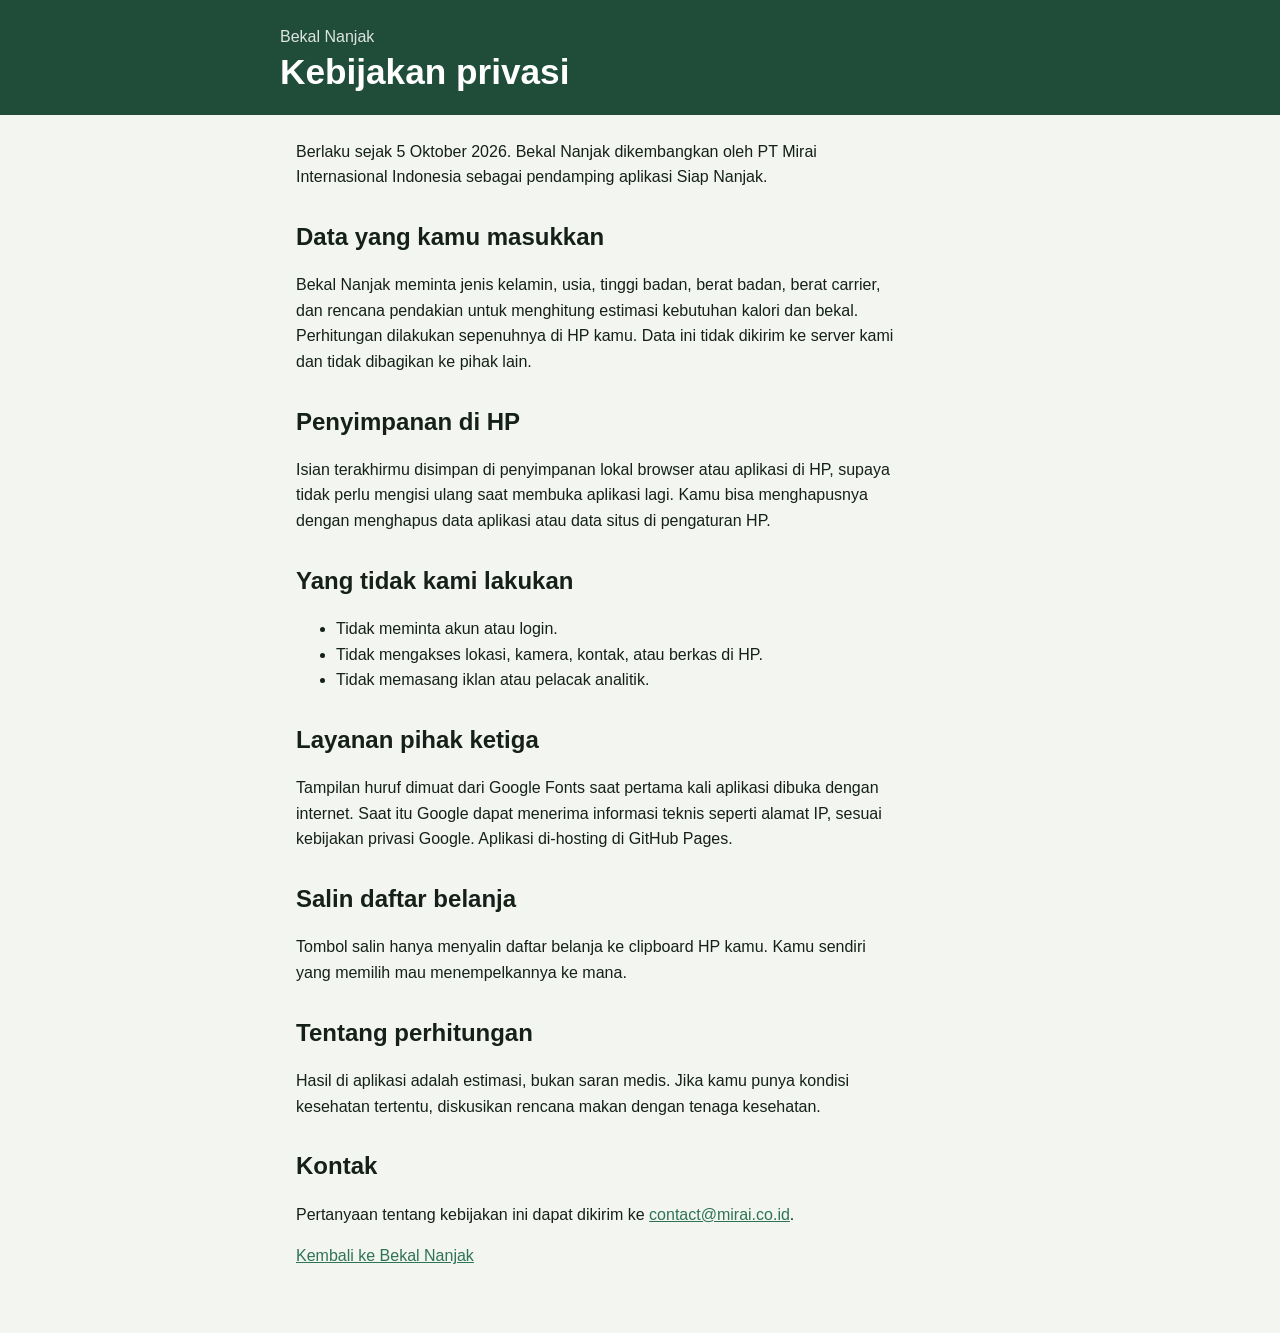
==== privacy.html @ d61ddb1f "Add files via upload" ====
<!DOCTYPE html>
<html lang="id">
<head>
<meta charset="utf-8">
<meta name="viewport" content="width=device-width, initial-scale=1, viewport-fit=cover">
<title>Kebijakan Privasi Bekal Nanjak</title>
<meta name="theme-color" content="#1F4D3A">
<link rel="icon" href="icons/icon-192.png" type="image/png">
<style>
:root{--bg:#F3F5F1;--surface:#FFFFFF;--ink:#15201A;--muted:#56655C;--line:#E2E8E1;--pine:#1F4D3A;--pine2:#2F7356;box-sizing:border-box;padding-top:env(safe-area-inset-top,0px);padding-bottom:env(safe-area-inset-bottom,0px)}
@media (prefers-color-scheme:dark){:root{--bg:#111814;--surface:#1B2520;--ink:#EAF0EB;--muted:#9FB0A5;--line:#2E3C34;--pine:#1B4533;--pine2:#6FD39B}}
*,*::before,*::after{box-sizing:inherit}
body{margin:0;background:var(--bg);color:var(--ink);font-family:Barlow,"Segoe UI",Roboto,sans-serif;line-height:1.6}
header{background:var(--pine);color:#fff;padding:24px 16px}
header div,main{max-width:720px;margin:0 auto}
h1{font-family:"Barlow Condensed","Arial Narrow",sans-serif;font-size:2.2rem;line-height:1.05;margin:0}
h2{font-family:"Barlow Condensed","Arial Narrow",sans-serif;font-size:1.5rem;margin:28px 0 6px}
main{padding:8px 16px 48px}
a{color:var(--pine2)}
p,li{max-width:68ch}
</style>
</head>
<body>
<header><div><p style="margin:0 0 4px;opacity:.85">Bekal Nanjak</p><h1>Kebijakan privasi</h1></div></header>
<main>
<p>Berlaku sejak 5 Oktober 2026. Bekal Nanjak dikembangkan oleh PT Mirai Internasional Indonesia sebagai pendamping aplikasi Siap Nanjak.</p>

<h2>Data yang kamu masukkan</h2>
<p>Bekal Nanjak meminta jenis kelamin, usia, tinggi badan, berat badan, berat carrier, dan rencana pendakian untuk menghitung estimasi kebutuhan kalori dan bekal. Perhitungan dilakukan sepenuhnya di HP kamu. Data ini tidak dikirim ke server kami dan tidak dibagikan ke pihak lain.</p>

<h2>Penyimpanan di HP</h2>
<p>Isian terakhirmu disimpan di penyimpanan lokal browser atau aplikasi di HP, supaya tidak perlu mengisi ulang saat membuka aplikasi lagi. Kamu bisa menghapusnya dengan menghapus data aplikasi atau data situs di pengaturan HP.</p>

<h2>Yang tidak kami lakukan</h2>
<ul>
<li>Tidak meminta akun atau login.</li>
<li>Tidak mengakses lokasi, kamera, kontak, atau berkas di HP.</li>
<li>Tidak memasang iklan atau pelacak analitik.</li>
</ul>

<h2>Layanan pihak ketiga</h2>
<p>Tampilan huruf dimuat dari Google Fonts saat pertama kali aplikasi dibuka dengan internet. Saat itu Google dapat menerima informasi teknis seperti alamat IP, sesuai kebijakan privasi Google. Aplikasi di-hosting di GitHub Pages.</p>

<h2>Salin daftar belanja</h2>
<p>Tombol salin hanya menyalin daftar belanja ke clipboard HP kamu. Kamu sendiri yang memilih mau menempelkannya ke mana.</p>

<h2>Tentang perhitungan</h2>
<p>Hasil di aplikasi adalah estimasi, bukan saran medis. Jika kamu punya kondisi kesehatan tertentu, diskusikan rencana makan dengan tenaga kesehatan.</p>

<h2>Kontak</h2>
<p>Pertanyaan tentang kebijakan ini dapat dikirim ke <a href="mailto:contact@mirai.co.id">contact@mirai.co.id</a>.</p>
<p><a href="./">Kembali ke Bekal Nanjak</a></p>
</main>
</body>
</html>
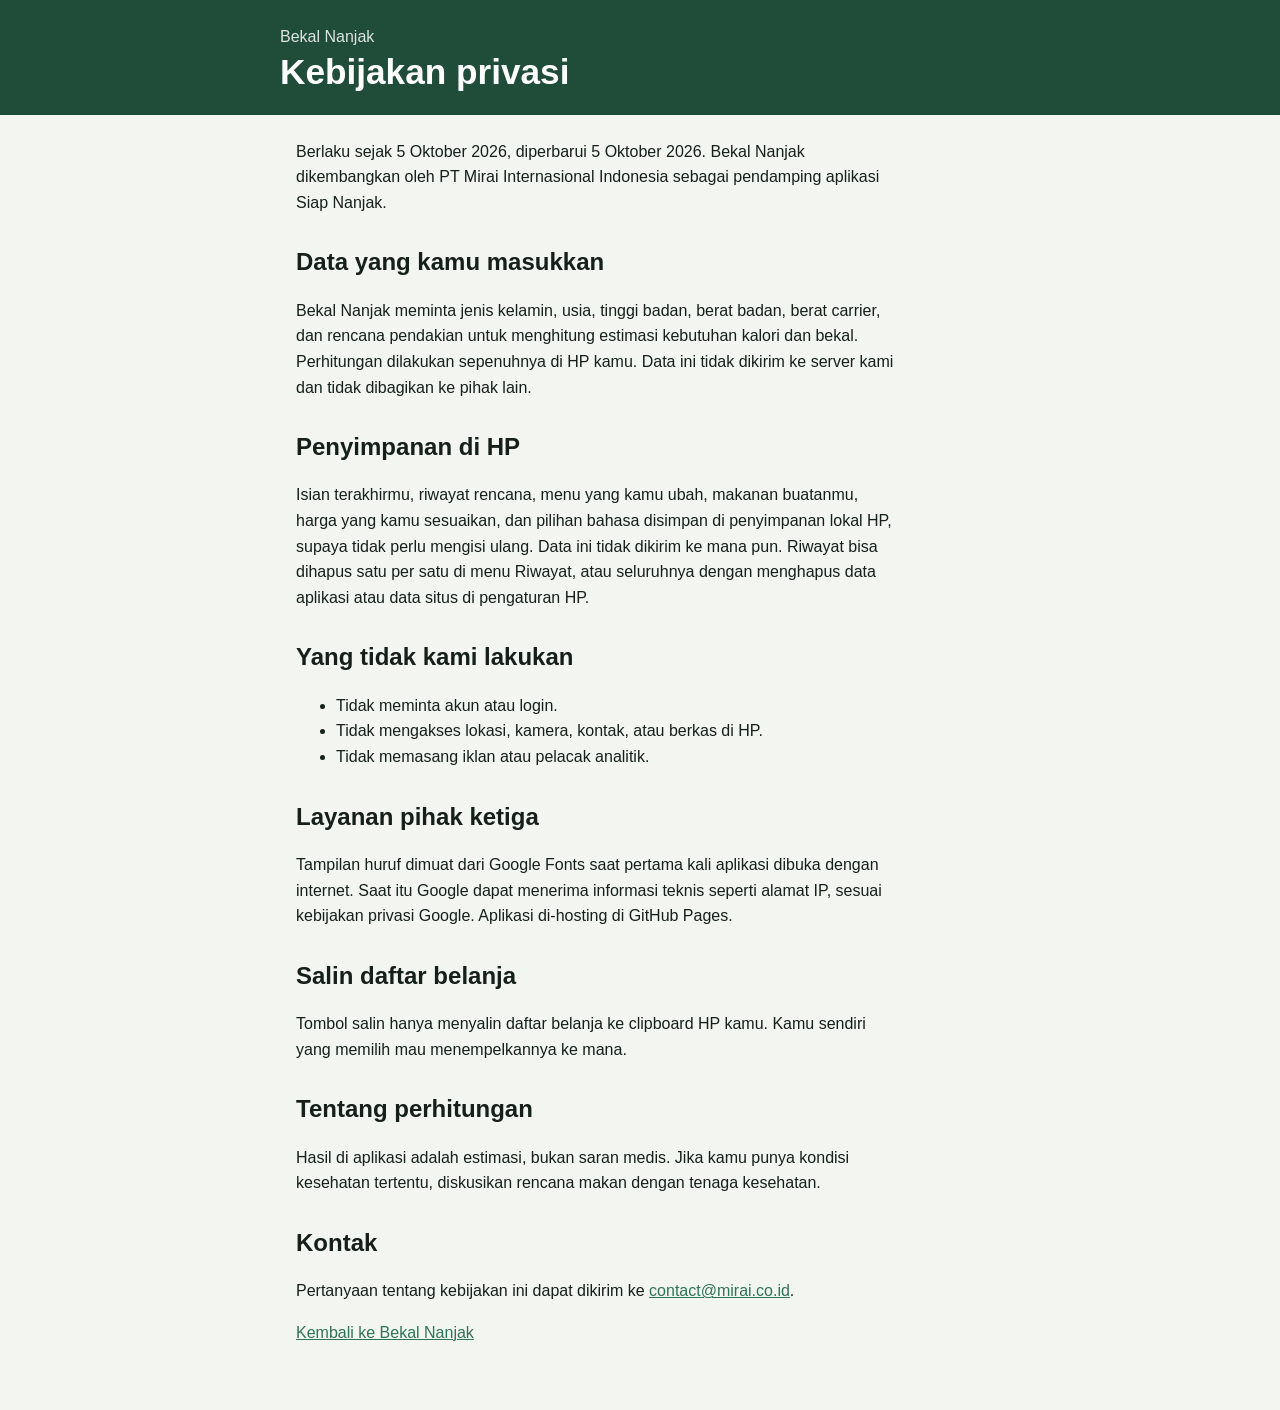
==== commit 3369ea99: "Add files via upload" ====
--- a/privacy.html
+++ b/privacy.html
@@ -23,13 +23,13 @@
 <body>
 <header><div><p style="margin:0 0 4px;opacity:.85">Bekal Nanjak</p><h1>Kebijakan privasi</h1></div></header>
 <main>
-<p>Berlaku sejak 5 Oktober 2026. Bekal Nanjak dikembangkan oleh PT Mirai Internasional Indonesia sebagai pendamping aplikasi Siap Nanjak.</p>
+<p>Berlaku sejak 5 Oktober 2026, diperbarui 5 Oktober 2026. Bekal Nanjak dikembangkan oleh PT Mirai Internasional Indonesia sebagai pendamping aplikasi Siap Nanjak.</p>
 
 <h2>Data yang kamu masukkan</h2>
 <p>Bekal Nanjak meminta jenis kelamin, usia, tinggi badan, berat badan, berat carrier, dan rencana pendakian untuk menghitung estimasi kebutuhan kalori dan bekal. Perhitungan dilakukan sepenuhnya di HP kamu. Data ini tidak dikirim ke server kami dan tidak dibagikan ke pihak lain.</p>
 
 <h2>Penyimpanan di HP</h2>
-<p>Isian terakhirmu disimpan di penyimpanan lokal browser atau aplikasi di HP, supaya tidak perlu mengisi ulang saat membuka aplikasi lagi. Kamu bisa menghapusnya dengan menghapus data aplikasi atau data situs di pengaturan HP.</p>
+<p>Isian terakhirmu, riwayat rencana, menu yang kamu ubah, makanan buatanmu, harga yang kamu sesuaikan, dan pilihan bahasa disimpan di penyimpanan lokal HP, supaya tidak perlu mengisi ulang. Data ini tidak dikirim ke mana pun. Riwayat bisa dihapus satu per satu di menu Riwayat, atau seluruhnya dengan menghapus data aplikasi atau data situs di pengaturan HP.</p>
 
 <h2>Yang tidak kami lakukan</h2>
 <ul>
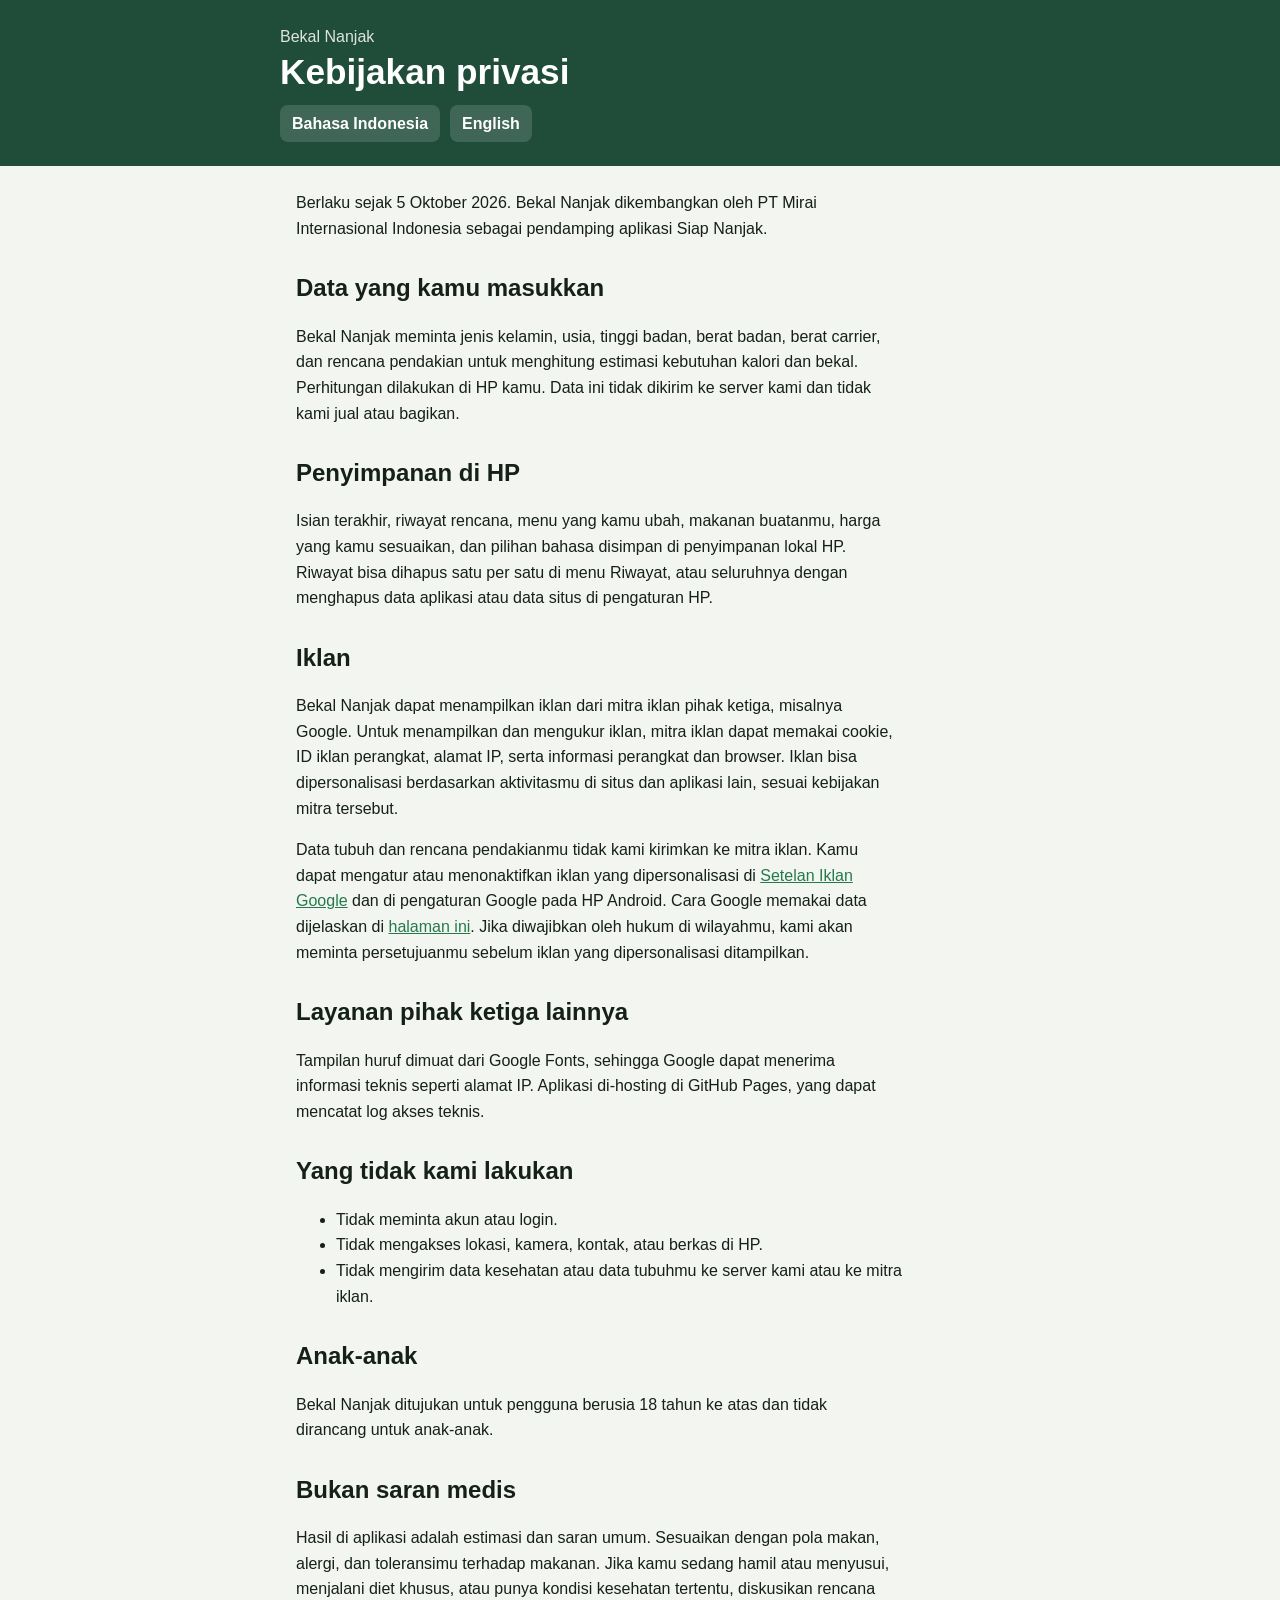
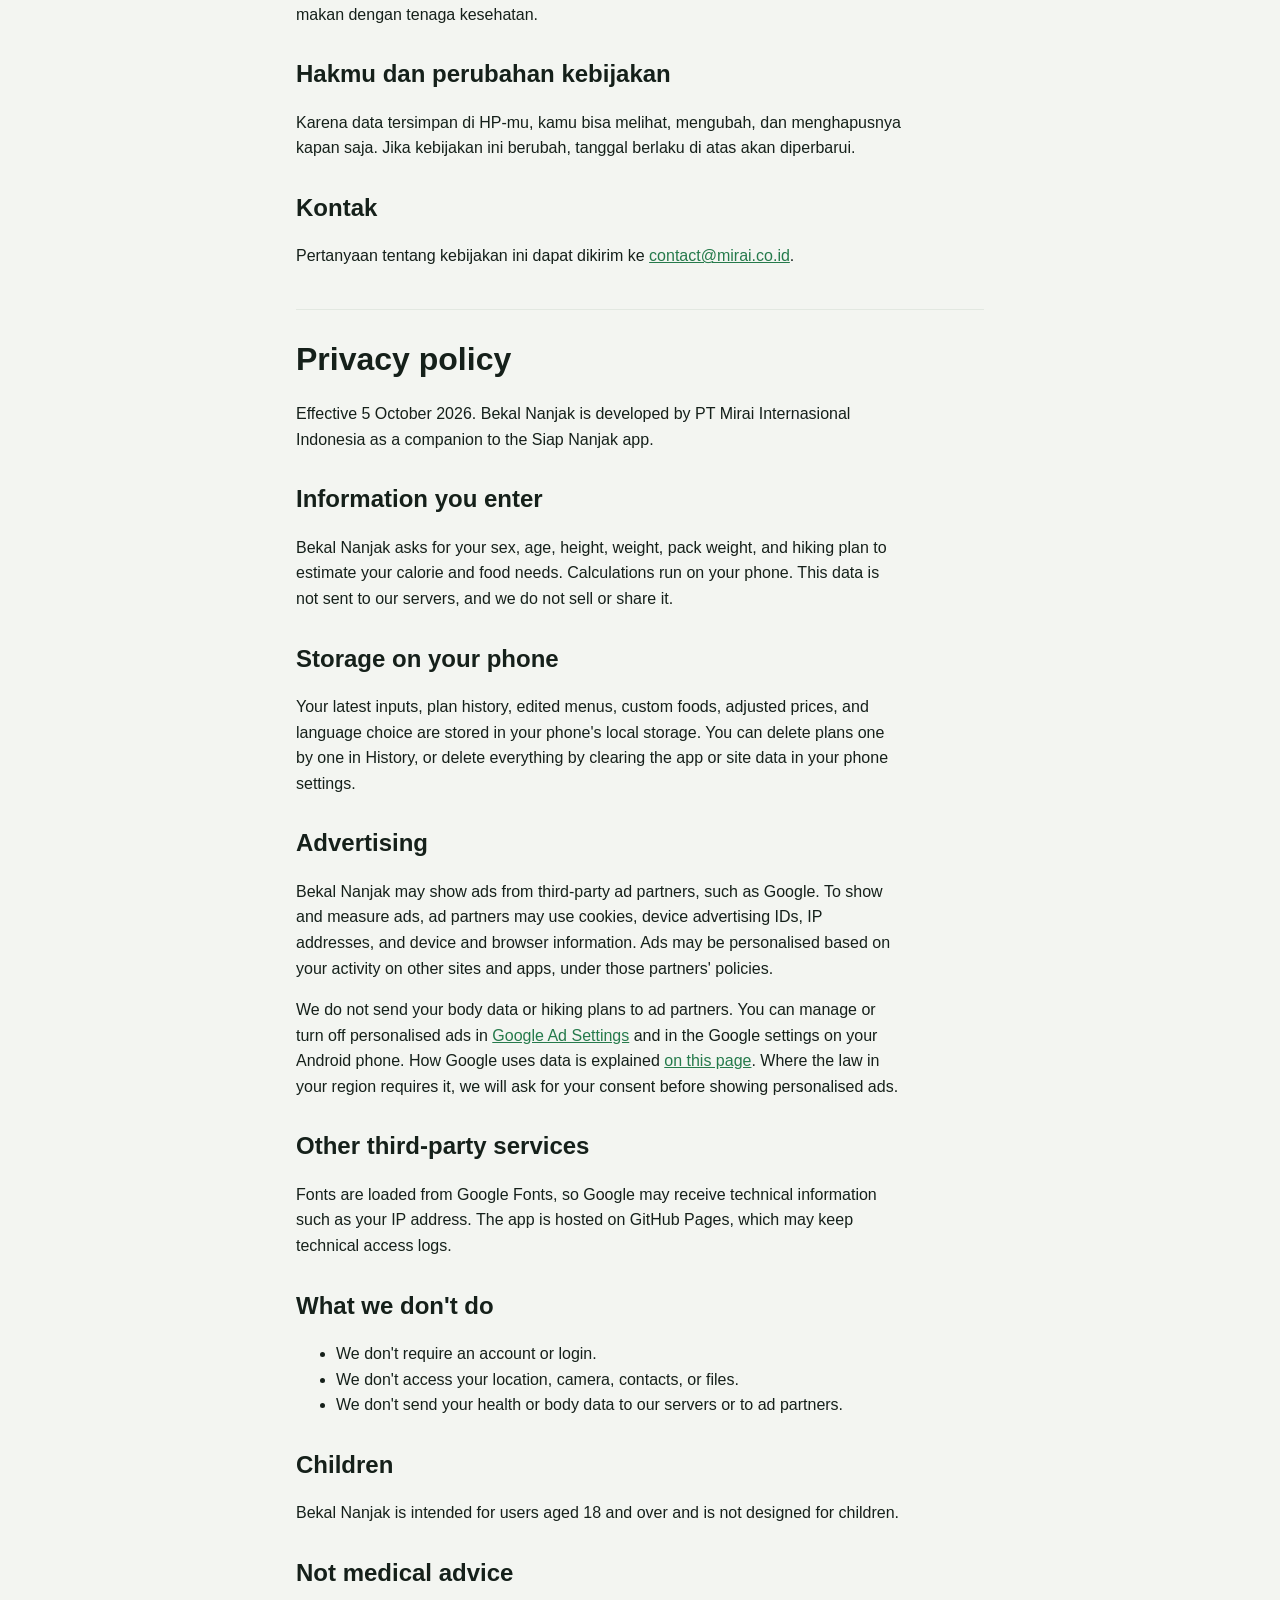
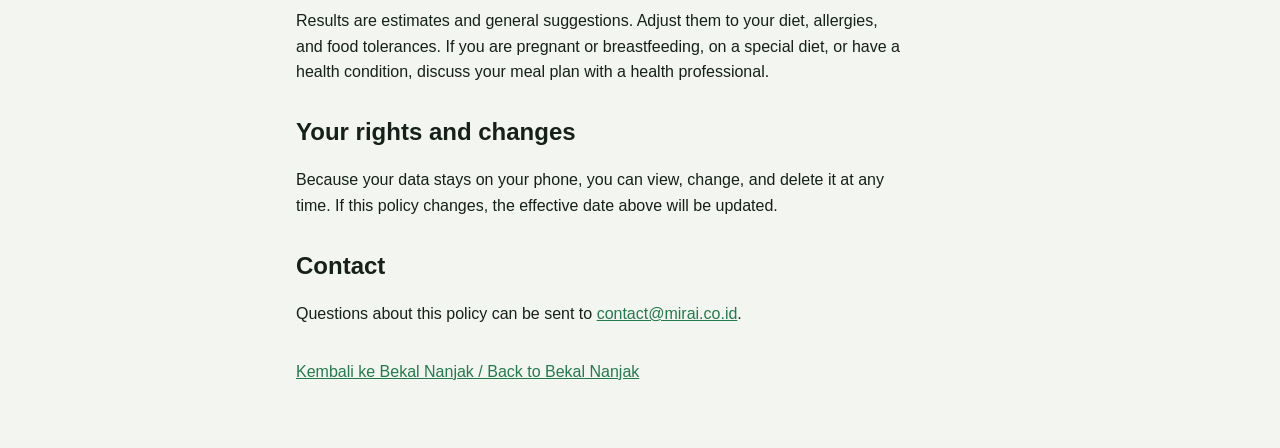
==== commit 498fab24: "Add files via upload" ====
--- a/privacy.html
+++ b/privacy.html
@@ -7,49 +7,101 @@
 <meta name="theme-color" content="#1F4D3A">
 <link rel="icon" href="icons/icon-192.png" type="image/png">
 <style>
-:root{--bg:#F3F5F1;--surface:#FFFFFF;--ink:#15201A;--muted:#56655C;--line:#E2E8E1;--pine:#1F4D3A;--pine2:#2F7356;box-sizing:border-box;padding-top:env(safe-area-inset-top,0px);padding-bottom:env(safe-area-inset-bottom,0px)}
-@media (prefers-color-scheme:dark){:root{--bg:#111814;--surface:#1B2520;--ink:#EAF0EB;--muted:#9FB0A5;--line:#2E3C34;--pine:#1B4533;--pine2:#6FD39B}}
-*,*::before,*::after{box-sizing:inherit}
+:root{--bg:#F3F5F1;--surface:#FFFFFF;--ink:#15201A;--muted:#56655C;--line:#E2E8E1;--pine:#1F4D3A;--link:#257A4B;padding-top:env(safe-area-inset-top,0px);padding-bottom:env(safe-area-inset-bottom,0px)}
+@media (prefers-color-scheme:dark){:root{--bg:#111814;--surface:#1B2520;--ink:#EAF0EB;--muted:#9FB0A5;--line:#2E3C34;--pine:#1B4533;--link:#6FD39B}}
+*,*::before,*::after{box-sizing:border-box}
 body{margin:0;background:var(--bg);color:var(--ink);font-family:Barlow,"Segoe UI",Roboto,sans-serif;line-height:1.6}
 header{background:var(--pine);color:#fff;padding:24px 16px}
 header div,main{max-width:720px;margin:0 auto}
 h1{font-family:"Barlow Condensed","Arial Narrow",sans-serif;font-size:2.2rem;line-height:1.05;margin:0}
 h2{font-family:"Barlow Condensed","Arial Narrow",sans-serif;font-size:1.5rem;margin:28px 0 6px}
 main{padding:8px 16px 48px}
-a{color:var(--pine2)}
+a{color:var(--link)}
 p,li{max-width:68ch}
+nav{display:flex;gap:10px;margin-top:14px}
+nav a{color:#fff;background:rgba(255,255,255,.14);padding:6px 12px;border-radius:8px;text-decoration:none;font-weight:600}
+hr{border:0;border-top:1px solid var(--line);margin:40px 0 0}
 </style>
 </head>
 <body>
-<header><div><p style="margin:0 0 4px;opacity:.85">Bekal Nanjak</p><h1>Kebijakan privasi</h1></div></header>
+<header><div><p style="margin:0 0 4px;opacity:.85">Bekal Nanjak</p><h1>Kebijakan privasi</h1>
+<nav><a href="#id">Bahasa Indonesia</a><a href="#en">English</a></nav></div></header>
 <main>
-<p>Berlaku sejak 5 Oktober 2026, diperbarui 5 Oktober 2026. Bekal Nanjak dikembangkan oleh PT Mirai Internasional Indonesia sebagai pendamping aplikasi Siap Nanjak.</p>
+<section id="id" lang="id">
+<p>Berlaku sejak 5 Oktober 2026. Bekal Nanjak dikembangkan oleh PT Mirai Internasional Indonesia sebagai pendamping aplikasi Siap Nanjak.</p>
 
 <h2>Data yang kamu masukkan</h2>
-<p>Bekal Nanjak meminta jenis kelamin, usia, tinggi badan, berat badan, berat carrier, dan rencana pendakian untuk menghitung estimasi kebutuhan kalori dan bekal. Perhitungan dilakukan sepenuhnya di HP kamu. Data ini tidak dikirim ke server kami dan tidak dibagikan ke pihak lain.</p>
+<p>Bekal Nanjak meminta jenis kelamin, usia, tinggi badan, berat badan, berat carrier, dan rencana pendakian untuk menghitung estimasi kebutuhan kalori dan bekal. Perhitungan dilakukan di HP kamu. Data ini tidak dikirim ke server kami dan tidak kami jual atau bagikan.</p>
 
 <h2>Penyimpanan di HP</h2>
-<p>Isian terakhirmu, riwayat rencana, menu yang kamu ubah, makanan buatanmu, harga yang kamu sesuaikan, dan pilihan bahasa disimpan di penyimpanan lokal HP, supaya tidak perlu mengisi ulang. Data ini tidak dikirim ke mana pun. Riwayat bisa dihapus satu per satu di menu Riwayat, atau seluruhnya dengan menghapus data aplikasi atau data situs di pengaturan HP.</p>
+<p>Isian terakhir, riwayat rencana, menu yang kamu ubah, makanan buatanmu, harga yang kamu sesuaikan, dan pilihan bahasa disimpan di penyimpanan lokal HP. Riwayat bisa dihapus satu per satu di menu Riwayat, atau seluruhnya dengan menghapus data aplikasi atau data situs di pengaturan HP.</p>
+
+<h2>Iklan</h2>
+<p>Bekal Nanjak dapat menampilkan iklan dari mitra iklan pihak ketiga, misalnya Google. Untuk menampilkan dan mengukur iklan, mitra iklan dapat memakai cookie, ID iklan perangkat, alamat IP, serta informasi perangkat dan browser. Iklan bisa dipersonalisasi berdasarkan aktivitasmu di situs dan aplikasi lain, sesuai kebijakan mitra tersebut.</p>
+<p>Data tubuh dan rencana pendakianmu tidak kami kirimkan ke mitra iklan. Kamu dapat mengatur atau menonaktifkan iklan yang dipersonalisasi di <a href="https://adssettings.google.com" rel="noopener">Setelan Iklan Google</a> dan di pengaturan Google pada HP Android. Cara Google memakai data dijelaskan di <a href="https://policies.google.com/technologies/partner-sites" rel="noopener">halaman ini</a>. Jika diwajibkan oleh hukum di wilayahmu, kami akan meminta persetujuanmu sebelum iklan yang dipersonalisasi ditampilkan.</p>
+
+<h2>Layanan pihak ketiga lainnya</h2>
+<p>Tampilan huruf dimuat dari Google Fonts, sehingga Google dapat menerima informasi teknis seperti alamat IP. Aplikasi di-hosting di GitHub Pages, yang dapat mencatat log akses teknis.</p>
 
 <h2>Yang tidak kami lakukan</h2>
 <ul>
 <li>Tidak meminta akun atau login.</li>
 <li>Tidak mengakses lokasi, kamera, kontak, atau berkas di HP.</li>
-<li>Tidak memasang iklan atau pelacak analitik.</li>
+<li>Tidak mengirim data kesehatan atau data tubuhmu ke server kami atau ke mitra iklan.</li>
 </ul>
 
-<h2>Layanan pihak ketiga</h2>
-<p>Tampilan huruf dimuat dari Google Fonts saat pertama kali aplikasi dibuka dengan internet. Saat itu Google dapat menerima informasi teknis seperti alamat IP, sesuai kebijakan privasi Google. Aplikasi di-hosting di GitHub Pages.</p>
+<h2>Anak-anak</h2>
+<p>Bekal Nanjak ditujukan untuk pengguna berusia 18 tahun ke atas dan tidak dirancang untuk anak-anak.</p>
 
-<h2>Salin daftar belanja</h2>
-<p>Tombol salin hanya menyalin daftar belanja ke clipboard HP kamu. Kamu sendiri yang memilih mau menempelkannya ke mana.</p>
+<h2>Bukan saran medis</h2>
+<p>Hasil di aplikasi adalah estimasi dan saran umum. Sesuaikan dengan pola makan, alergi, dan toleransimu terhadap makanan. Jika kamu sedang hamil atau menyusui, menjalani diet khusus, atau punya kondisi kesehatan tertentu, diskusikan rencana makan dengan tenaga kesehatan.</p>
 
-<h2>Tentang perhitungan</h2>
-<p>Hasil di aplikasi adalah estimasi, bukan saran medis. Jika kamu punya kondisi kesehatan tertentu, diskusikan rencana makan dengan tenaga kesehatan.</p>
+<h2>Hakmu dan perubahan kebijakan</h2>
+<p>Karena data tersimpan di HP-mu, kamu bisa melihat, mengubah, dan menghapusnya kapan saja. Jika kebijakan ini berubah, tanggal berlaku di atas akan diperbarui.</p>
 
 <h2>Kontak</h2>
 <p>Pertanyaan tentang kebijakan ini dapat dikirim ke <a href="mailto:contact@mirai.co.id">contact@mirai.co.id</a>.</p>
-<p><a href="./">Kembali ke Bekal Nanjak</a></p>
+</section>
+
+<hr>
+
+<section id="en" lang="en">
+<h2 style="font-size:2rem;margin-top:24px">Privacy policy</h2>
+<p>Effective 5 October 2026. Bekal Nanjak is developed by PT Mirai Internasional Indonesia as a companion to the Siap Nanjak app.</p>
+
+<h2>Information you enter</h2>
+<p>Bekal Nanjak asks for your sex, age, height, weight, pack weight, and hiking plan to estimate your calorie and food needs. Calculations run on your phone. This data is not sent to our servers, and we do not sell or share it.</p>
+
+<h2>Storage on your phone</h2>
+<p>Your latest inputs, plan history, edited menus, custom foods, adjusted prices, and language choice are stored in your phone's local storage. You can delete plans one by one in History, or delete everything by clearing the app or site data in your phone settings.</p>
+
+<h2>Advertising</h2>
+<p>Bekal Nanjak may show ads from third-party ad partners, such as Google. To show and measure ads, ad partners may use cookies, device advertising IDs, IP addresses, and device and browser information. Ads may be personalised based on your activity on other sites and apps, under those partners' policies.</p>
+<p>We do not send your body data or hiking plans to ad partners. You can manage or turn off personalised ads in <a href="https://adssettings.google.com" rel="noopener">Google Ad Settings</a> and in the Google settings on your Android phone. How Google uses data is explained <a href="https://policies.google.com/technologies/partner-sites" rel="noopener">on this page</a>. Where the law in your region requires it, we will ask for your consent before showing personalised ads.</p>
+
+<h2>Other third-party services</h2>
+<p>Fonts are loaded from Google Fonts, so Google may receive technical information such as your IP address. The app is hosted on GitHub Pages, which may keep technical access logs.</p>
+
+<h2>What we don't do</h2>
+<ul>
+<li>We don't require an account or login.</li>
+<li>We don't access your location, camera, contacts, or files.</li>
+<li>We don't send your health or body data to our servers or to ad partners.</li>
+</ul>
+
+<h2>Children</h2>
+<p>Bekal Nanjak is intended for users aged 18 and over and is not designed for children.</p>
+
+<h2>Not medical advice</h2>
+<p>Results are estimates and general suggestions. Adjust them to your diet, allergies, and food tolerances. If you are pregnant or breastfeeding, on a special diet, or have a health condition, discuss your meal plan with a health professional.</p>
+
+<h2>Your rights and changes</h2>
+<p>Because your data stays on your phone, you can view, change, and delete it at any time. If this policy changes, the effective date above will be updated.</p>
+
+<h2>Contact</h2>
+<p>Questions about this policy can be sent to <a href="mailto:contact@mirai.co.id">contact@mirai.co.id</a>.</p>
+</section>
+<p style="margin-top:32px"><a href="./">Kembali ke Bekal Nanjak / Back to Bekal Nanjak</a></p>
 </main>
 </body>
 </html>
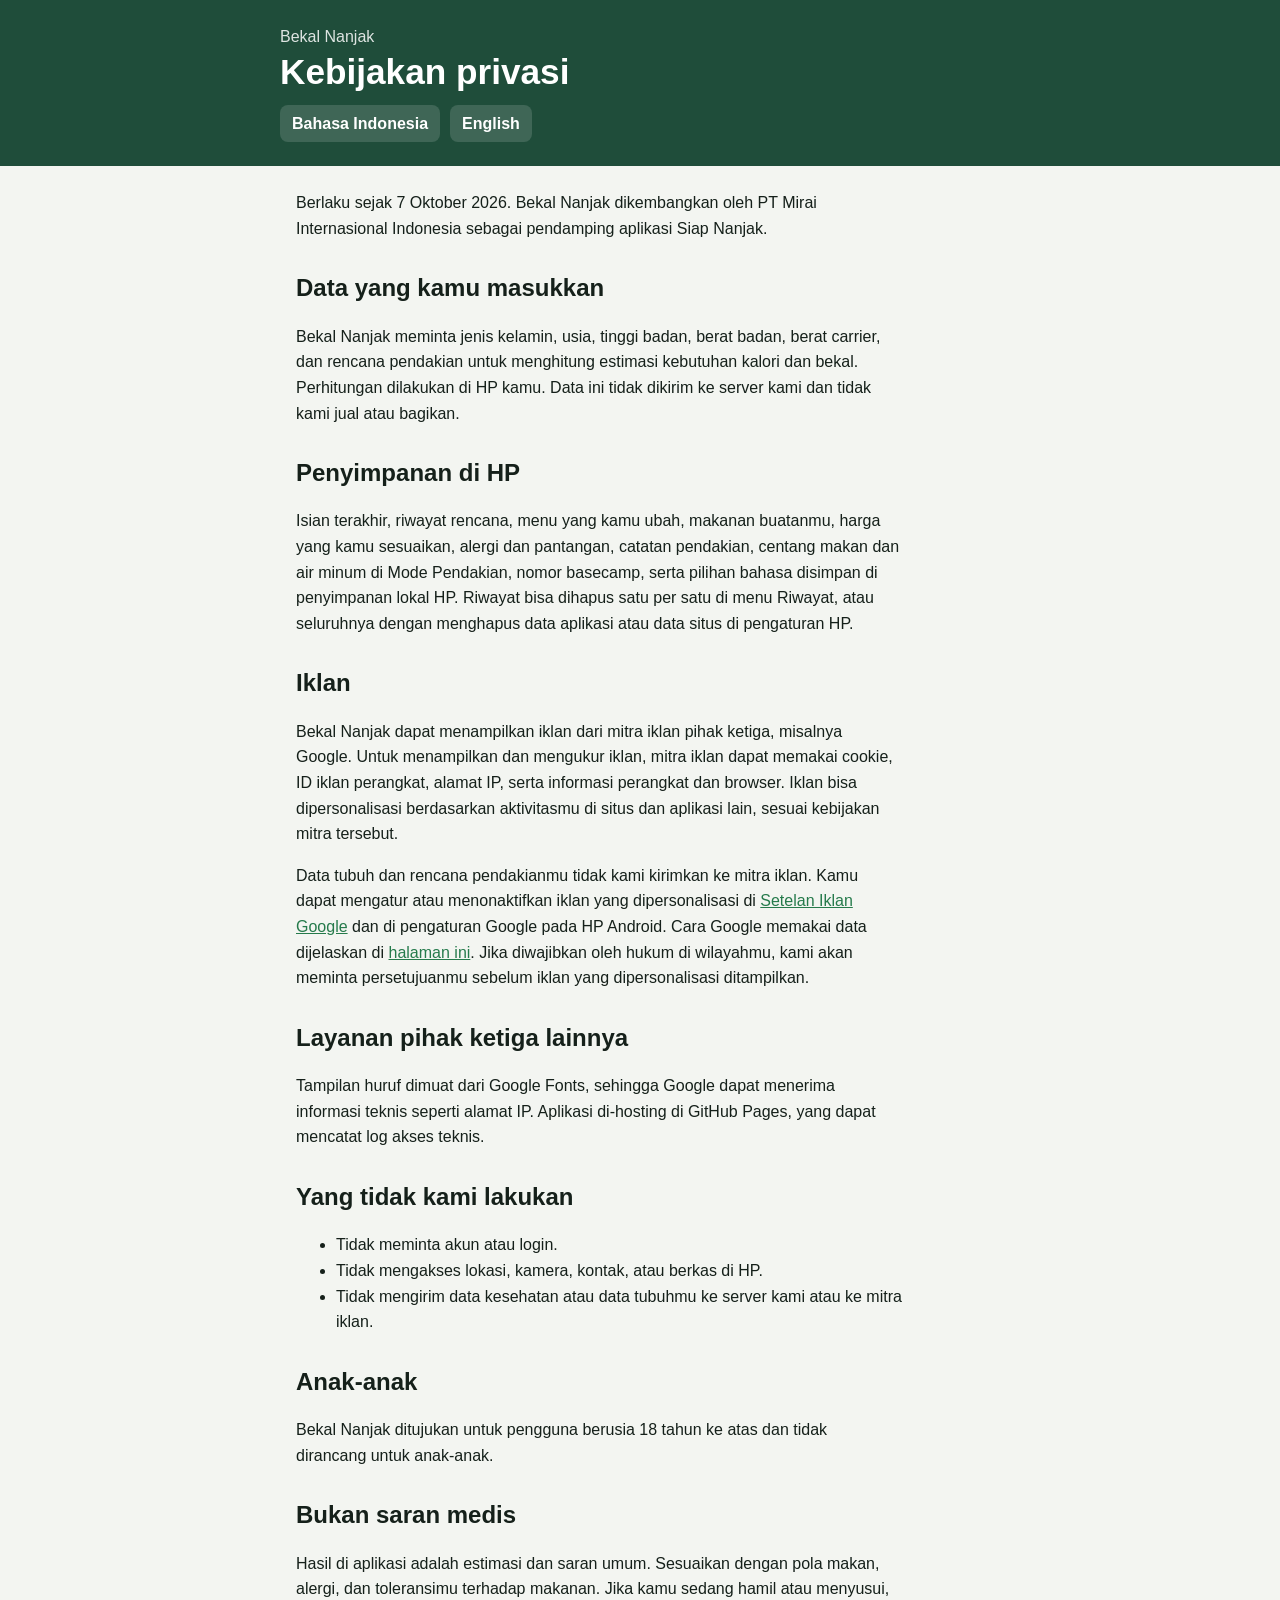
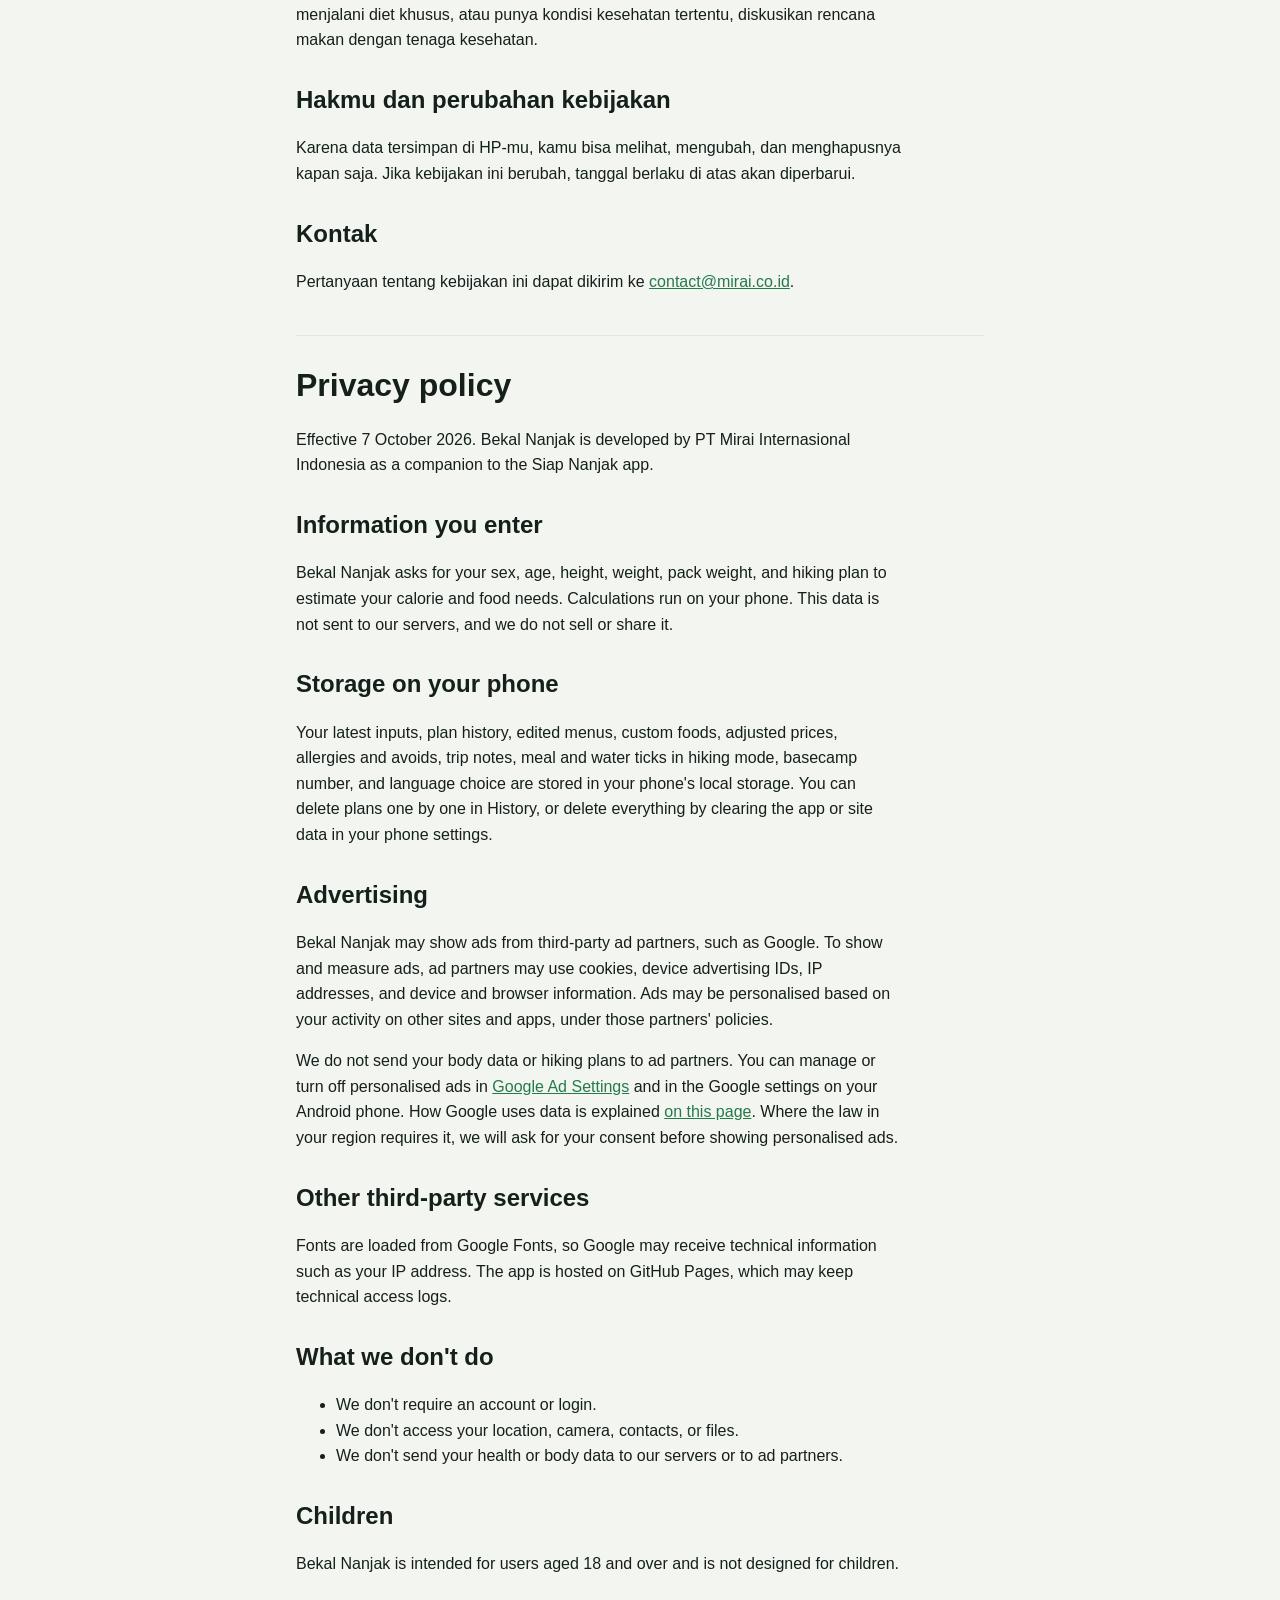
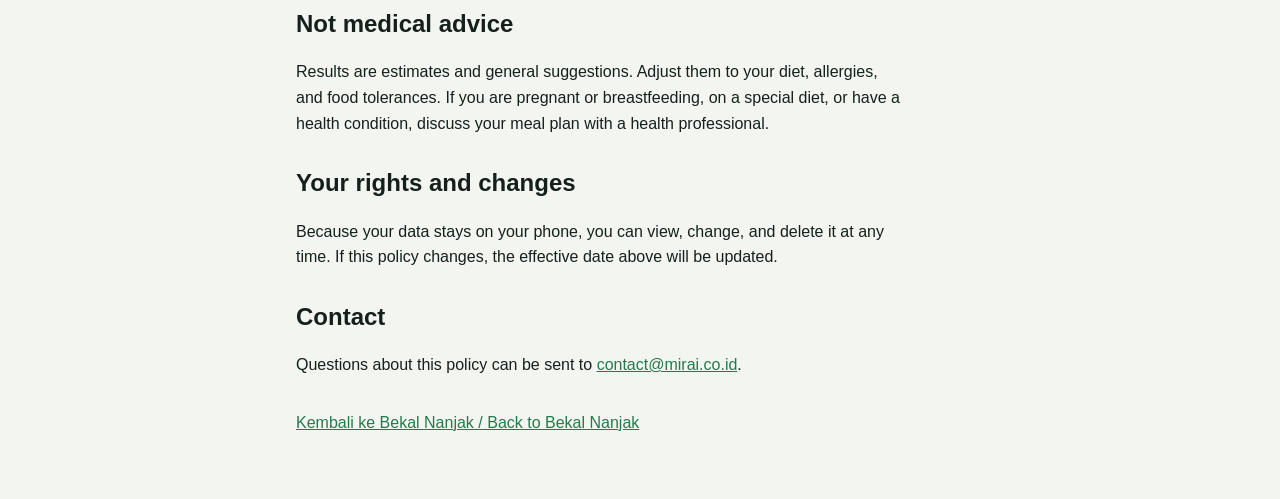
==== commit 246b7583: "Add files via upload" ====
--- a/privacy.html
+++ b/privacy.html
@@ -28,13 +28,13 @@
 <nav><a href="#id">Bahasa Indonesia</a><a href="#en">English</a></nav></div></header>
 <main>
 <section id="id" lang="id">
-<p>Berlaku sejak 5 Oktober 2026. Bekal Nanjak dikembangkan oleh PT Mirai Internasional Indonesia sebagai pendamping aplikasi Siap Nanjak.</p>
+<p>Berlaku sejak 7 Oktober 2026. Bekal Nanjak dikembangkan oleh PT Mirai Internasional Indonesia sebagai pendamping aplikasi Siap Nanjak.</p>
 
 <h2>Data yang kamu masukkan</h2>
 <p>Bekal Nanjak meminta jenis kelamin, usia, tinggi badan, berat badan, berat carrier, dan rencana pendakian untuk menghitung estimasi kebutuhan kalori dan bekal. Perhitungan dilakukan di HP kamu. Data ini tidak dikirim ke server kami dan tidak kami jual atau bagikan.</p>
 
 <h2>Penyimpanan di HP</h2>
-<p>Isian terakhir, riwayat rencana, menu yang kamu ubah, makanan buatanmu, harga yang kamu sesuaikan, dan pilihan bahasa disimpan di penyimpanan lokal HP. Riwayat bisa dihapus satu per satu di menu Riwayat, atau seluruhnya dengan menghapus data aplikasi atau data situs di pengaturan HP.</p>
+<p>Isian terakhir, riwayat rencana, menu yang kamu ubah, makanan buatanmu, harga yang kamu sesuaikan, alergi dan pantangan, catatan pendakian, centang makan dan air minum di Mode Pendakian, nomor basecamp, serta pilihan bahasa disimpan di penyimpanan lokal HP. Riwayat bisa dihapus satu per satu di menu Riwayat, atau seluruhnya dengan menghapus data aplikasi atau data situs di pengaturan HP.</p>
 
 <h2>Iklan</h2>
 <p>Bekal Nanjak dapat menampilkan iklan dari mitra iklan pihak ketiga, misalnya Google. Untuk menampilkan dan mengukur iklan, mitra iklan dapat memakai cookie, ID iklan perangkat, alamat IP, serta informasi perangkat dan browser. Iklan bisa dipersonalisasi berdasarkan aktivitasmu di situs dan aplikasi lain, sesuai kebijakan mitra tersebut.</p>
@@ -67,13 +67,13 @@
 
 <section id="en" lang="en">
 <h2 style="font-size:2rem;margin-top:24px">Privacy policy</h2>
-<p>Effective 5 October 2026. Bekal Nanjak is developed by PT Mirai Internasional Indonesia as a companion to the Siap Nanjak app.</p>
+<p>Effective 7 October 2026. Bekal Nanjak is developed by PT Mirai Internasional Indonesia as a companion to the Siap Nanjak app.</p>
 
 <h2>Information you enter</h2>
 <p>Bekal Nanjak asks for your sex, age, height, weight, pack weight, and hiking plan to estimate your calorie and food needs. Calculations run on your phone. This data is not sent to our servers, and we do not sell or share it.</p>
 
 <h2>Storage on your phone</h2>
-<p>Your latest inputs, plan history, edited menus, custom foods, adjusted prices, and language choice are stored in your phone's local storage. You can delete plans one by one in History, or delete everything by clearing the app or site data in your phone settings.</p>
+<p>Your latest inputs, plan history, edited menus, custom foods, adjusted prices, allergies and avoids, trip notes, meal and water ticks in hiking mode, basecamp number, and language choice are stored in your phone's local storage. You can delete plans one by one in History, or delete everything by clearing the app or site data in your phone settings.</p>
 
 <h2>Advertising</h2>
 <p>Bekal Nanjak may show ads from third-party ad partners, such as Google. To show and measure ads, ad partners may use cookies, device advertising IDs, IP addresses, and device and browser information. Ads may be personalised based on your activity on other sites and apps, under those partners' policies.</p>
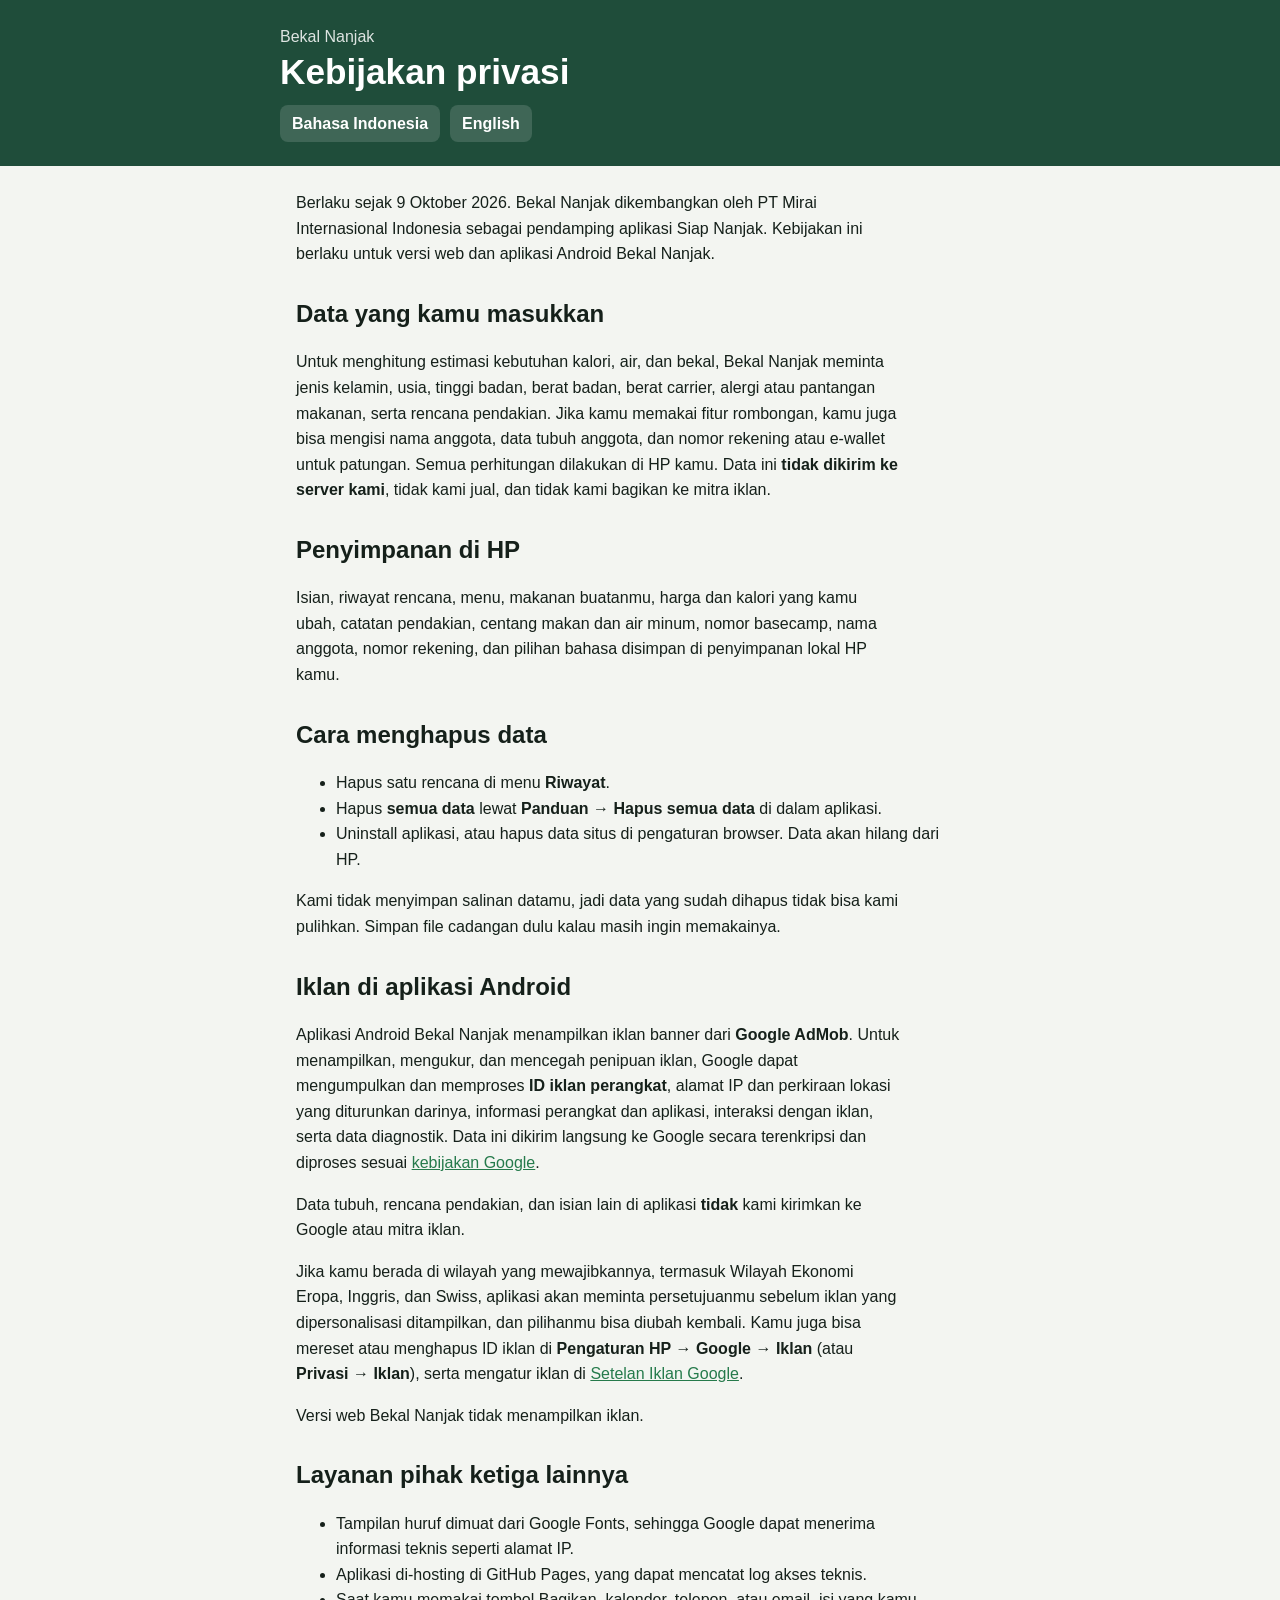
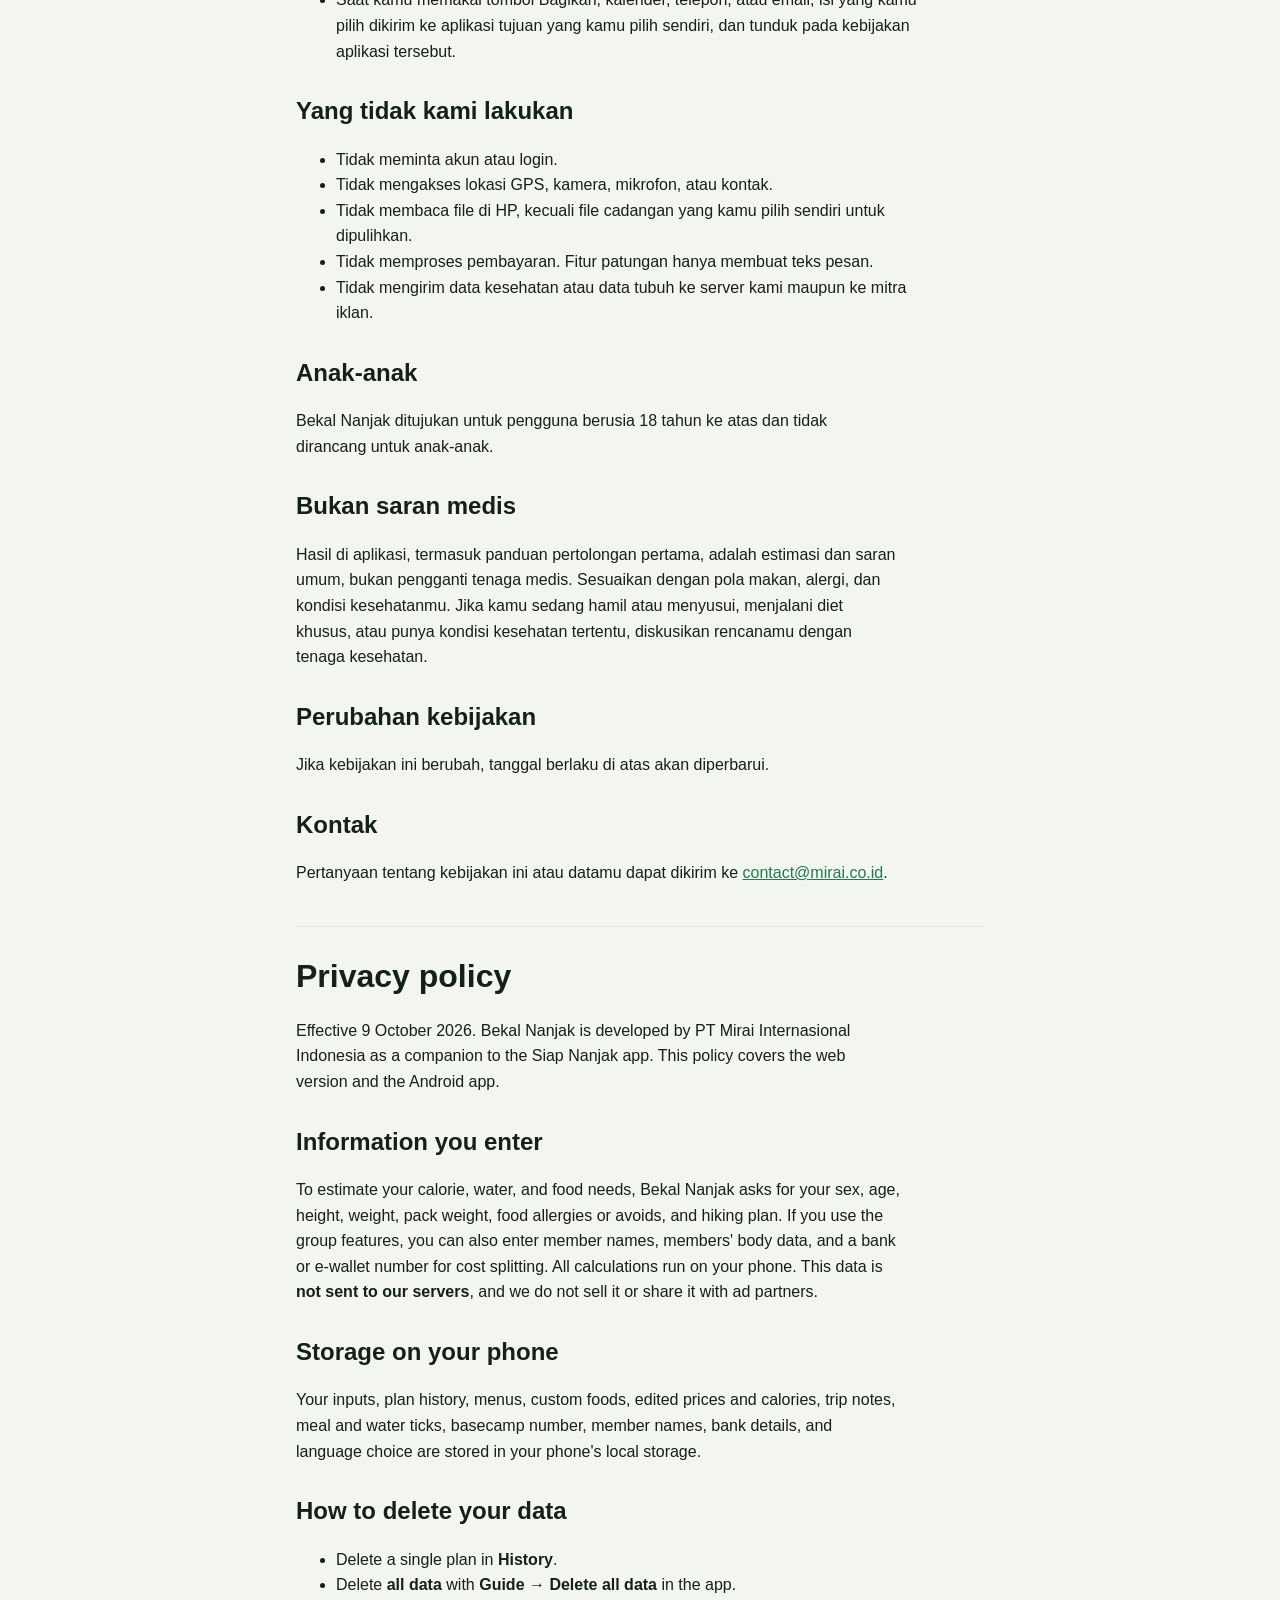
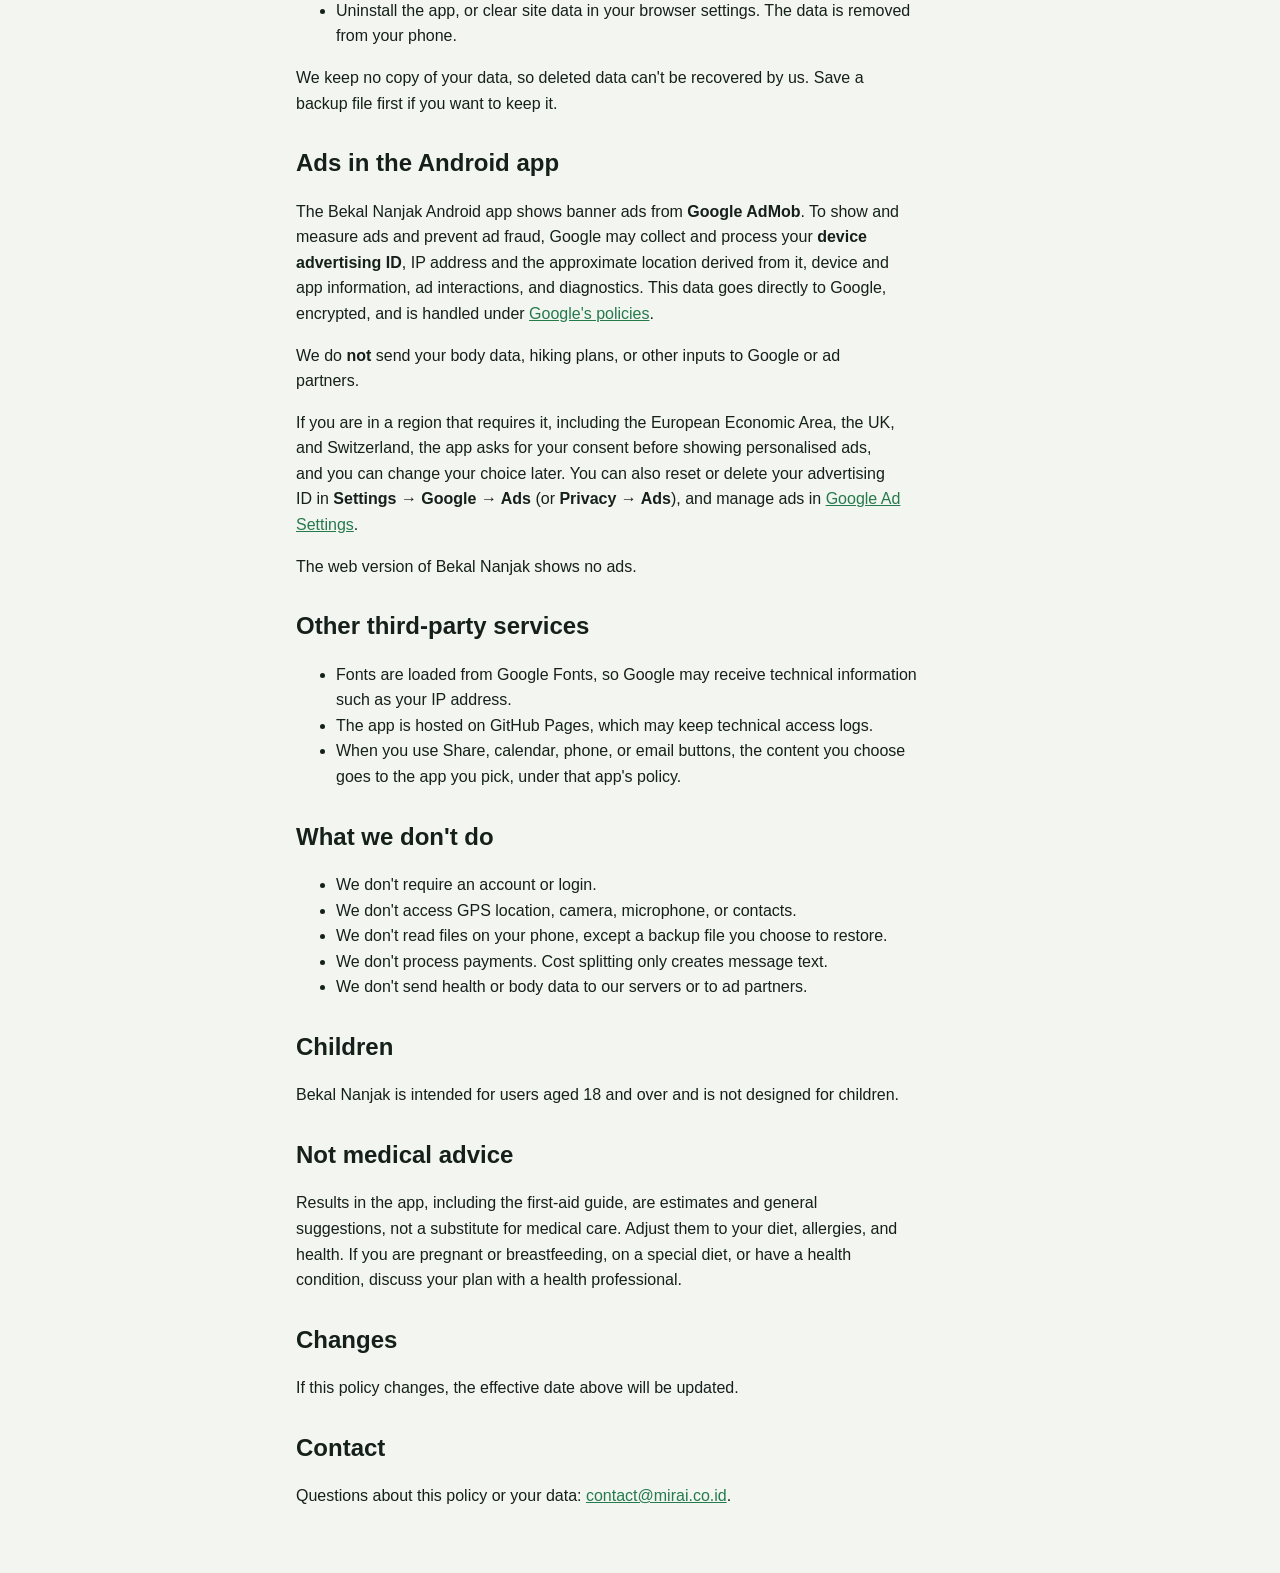
==== commit c7662534: "Add files via upload" ====
--- a/privacy.html
+++ b/privacy.html
@@ -28,80 +28,111 @@
 <nav><a href="#id">Bahasa Indonesia</a><a href="#en">English</a></nav></div></header>
 <main>
 <section id="id" lang="id">
-<p>Berlaku sejak 7 Oktober 2026. Bekal Nanjak dikembangkan oleh PT Mirai Internasional Indonesia sebagai pendamping aplikasi Siap Nanjak.</p>
+<p>Berlaku sejak 9 Oktober 2026. Bekal Nanjak dikembangkan oleh PT Mirai Internasional Indonesia sebagai pendamping aplikasi Siap Nanjak. Kebijakan ini berlaku untuk versi web dan aplikasi Android Bekal Nanjak.</p>
 
 <h2>Data yang kamu masukkan</h2>
-<p>Bekal Nanjak meminta jenis kelamin, usia, tinggi badan, berat badan, berat carrier, dan rencana pendakian untuk menghitung estimasi kebutuhan kalori dan bekal. Perhitungan dilakukan di HP kamu. Data ini tidak dikirim ke server kami dan tidak kami jual atau bagikan.</p>
+<p>Untuk menghitung estimasi kebutuhan kalori, air, dan bekal, Bekal Nanjak meminta jenis kelamin, usia, tinggi badan, berat badan, berat carrier, alergi atau pantangan makanan, serta rencana pendakian. Jika kamu memakai fitur rombongan, kamu juga bisa mengisi nama anggota, data tubuh anggota, dan nomor rekening atau e-wallet untuk patungan. Semua perhitungan dilakukan di HP kamu. Data ini <strong>tidak dikirim ke server kami</strong>, tidak kami jual, dan tidak kami bagikan ke mitra iklan.</p>
 
 <h2>Penyimpanan di HP</h2>
-<p>Isian terakhir, riwayat rencana, menu yang kamu ubah, makanan buatanmu, harga yang kamu sesuaikan, alergi dan pantangan, catatan pendakian, centang makan dan air minum di Mode Pendakian, nomor basecamp, serta pilihan bahasa disimpan di penyimpanan lokal HP. Riwayat bisa dihapus satu per satu di menu Riwayat, atau seluruhnya dengan menghapus data aplikasi atau data situs di pengaturan HP.</p>
+<p>Isian, riwayat rencana, menu, makanan buatanmu, harga dan kalori yang kamu ubah, catatan pendakian, centang makan dan air minum, nomor basecamp, nama anggota, nomor rekening, dan pilihan bahasa disimpan di penyimpanan lokal HP kamu.</p>
 
-<h2>Iklan</h2>
-<p>Bekal Nanjak dapat menampilkan iklan dari mitra iklan pihak ketiga, misalnya Google. Untuk menampilkan dan mengukur iklan, mitra iklan dapat memakai cookie, ID iklan perangkat, alamat IP, serta informasi perangkat dan browser. Iklan bisa dipersonalisasi berdasarkan aktivitasmu di situs dan aplikasi lain, sesuai kebijakan mitra tersebut.</p>
-<p>Data tubuh dan rencana pendakianmu tidak kami kirimkan ke mitra iklan. Kamu dapat mengatur atau menonaktifkan iklan yang dipersonalisasi di <a href="https://adssettings.google.com" rel="noopener">Setelan Iklan Google</a> dan di pengaturan Google pada HP Android. Cara Google memakai data dijelaskan di <a href="https://policies.google.com/technologies/partner-sites" rel="noopener">halaman ini</a>. Jika diwajibkan oleh hukum di wilayahmu, kami akan meminta persetujuanmu sebelum iklan yang dipersonalisasi ditampilkan.</p>
+<h2>Cara menghapus data</h2>
+<ul>
+<li>Hapus satu rencana di menu <strong>Riwayat</strong>.</li>
+<li>Hapus <strong>semua data</strong> lewat <strong>Panduan → Hapus semua data</strong> di dalam aplikasi.</li>
+<li>Uninstall aplikasi, atau hapus data situs di pengaturan browser. Data akan hilang dari HP.</li>
+</ul>
+<p>Kami tidak menyimpan salinan datamu, jadi data yang sudah dihapus tidak bisa kami pulihkan. Simpan file cadangan dulu kalau masih ingin memakainya.</p>
+
+<h2>Iklan di aplikasi Android</h2>
+<p>Aplikasi Android Bekal Nanjak menampilkan iklan banner dari <strong>Google AdMob</strong>. Untuk menampilkan, mengukur, dan mencegah penipuan iklan, Google dapat mengumpulkan dan memproses <strong>ID iklan perangkat</strong>, alamat IP dan perkiraan lokasi yang diturunkan darinya, informasi perangkat dan aplikasi, interaksi dengan iklan, serta data diagnostik. Data ini dikirim langsung ke Google secara terenkripsi dan diproses sesuai <a href="https://policies.google.com/technologies/partner-sites">kebijakan Google</a>.</p>
+<p>Data tubuh, rencana pendakian, dan isian lain di aplikasi <strong>tidak</strong> kami kirimkan ke Google atau mitra iklan.</p>
+<p>Jika kamu berada di wilayah yang mewajibkannya, termasuk Wilayah Ekonomi Eropa, Inggris, dan Swiss, aplikasi akan meminta persetujuanmu sebelum iklan yang dipersonalisasi ditampilkan, dan pilihanmu bisa diubah kembali. Kamu juga bisa mereset atau menghapus ID iklan di <strong>Pengaturan HP → Google → Iklan</strong> (atau <strong>Privasi → Iklan</strong>), serta mengatur iklan di <a href="https://adssettings.google.com">Setelan Iklan Google</a>.</p>
+<p>Versi web Bekal Nanjak tidak menampilkan iklan.</p>
 
 <h2>Layanan pihak ketiga lainnya</h2>
-<p>Tampilan huruf dimuat dari Google Fonts, sehingga Google dapat menerima informasi teknis seperti alamat IP. Aplikasi di-hosting di GitHub Pages, yang dapat mencatat log akses teknis.</p>
+<ul>
+<li>Tampilan huruf dimuat dari Google Fonts, sehingga Google dapat menerima informasi teknis seperti alamat IP.</li>
+<li>Aplikasi di-hosting di GitHub Pages, yang dapat mencatat log akses teknis.</li>
+<li>Saat kamu memakai tombol Bagikan, kalender, telepon, atau email, isi yang kamu pilih dikirim ke aplikasi tujuan yang kamu pilih sendiri, dan tunduk pada kebijakan aplikasi tersebut.</li>
+</ul>
 
 <h2>Yang tidak kami lakukan</h2>
 <ul>
 <li>Tidak meminta akun atau login.</li>
-<li>Tidak mengakses lokasi, kamera, kontak, atau berkas di HP.</li>
-<li>Tidak mengirim data kesehatan atau data tubuhmu ke server kami atau ke mitra iklan.</li>
+<li>Tidak mengakses lokasi GPS, kamera, mikrofon, atau kontak.</li>
+<li>Tidak membaca file di HP, kecuali file cadangan yang kamu pilih sendiri untuk dipulihkan.</li>
+<li>Tidak memproses pembayaran. Fitur patungan hanya membuat teks pesan.</li>
+<li>Tidak mengirim data kesehatan atau data tubuh ke server kami maupun ke mitra iklan.</li>
 </ul>
 
 <h2>Anak-anak</h2>
 <p>Bekal Nanjak ditujukan untuk pengguna berusia 18 tahun ke atas dan tidak dirancang untuk anak-anak.</p>
 
 <h2>Bukan saran medis</h2>
-<p>Hasil di aplikasi adalah estimasi dan saran umum. Sesuaikan dengan pola makan, alergi, dan toleransimu terhadap makanan. Jika kamu sedang hamil atau menyusui, menjalani diet khusus, atau punya kondisi kesehatan tertentu, diskusikan rencana makan dengan tenaga kesehatan.</p>
+<p>Hasil di aplikasi, termasuk panduan pertolongan pertama, adalah estimasi dan saran umum, bukan pengganti tenaga medis. Sesuaikan dengan pola makan, alergi, dan kondisi kesehatanmu. Jika kamu sedang hamil atau menyusui, menjalani diet khusus, atau punya kondisi kesehatan tertentu, diskusikan rencanamu dengan tenaga kesehatan.</p>
 
-<h2>Hakmu dan perubahan kebijakan</h2>
-<p>Karena data tersimpan di HP-mu, kamu bisa melihat, mengubah, dan menghapusnya kapan saja. Jika kebijakan ini berubah, tanggal berlaku di atas akan diperbarui.</p>
+<h2>Perubahan kebijakan</h2>
+<p>Jika kebijakan ini berubah, tanggal berlaku di atas akan diperbarui.</p>
 
 <h2>Kontak</h2>
-<p>Pertanyaan tentang kebijakan ini dapat dikirim ke <a href="mailto:contact@mirai.co.id">contact@mirai.co.id</a>.</p>
+<p>Pertanyaan tentang kebijakan ini atau datamu dapat dikirim ke <a href="mailto:contact@mirai.co.id">contact@mirai.co.id</a>.</p>
 </section>
 
 <hr>
 
 <section id="en" lang="en">
 <h2 style="font-size:2rem;margin-top:24px">Privacy policy</h2>
-<p>Effective 7 October 2026. Bekal Nanjak is developed by PT Mirai Internasional Indonesia as a companion to the Siap Nanjak app.</p>
+<p>Effective 9 October 2026. Bekal Nanjak is developed by PT Mirai Internasional Indonesia as a companion to the Siap Nanjak app. This policy covers the web version and the Android app.</p>
 
 <h2>Information you enter</h2>
-<p>Bekal Nanjak asks for your sex, age, height, weight, pack weight, and hiking plan to estimate your calorie and food needs. Calculations run on your phone. This data is not sent to our servers, and we do not sell or share it.</p>
+<p>To estimate your calorie, water, and food needs, Bekal Nanjak asks for your sex, age, height, weight, pack weight, food allergies or avoids, and hiking plan. If you use the group features, you can also enter member names, members' body data, and a bank or e-wallet number for cost splitting. All calculations run on your phone. This data is <strong>not sent to our servers</strong>, and we do not sell it or share it with ad partners.</p>
 
 <h2>Storage on your phone</h2>
-<p>Your latest inputs, plan history, edited menus, custom foods, adjusted prices, allergies and avoids, trip notes, meal and water ticks in hiking mode, basecamp number, and language choice are stored in your phone's local storage. You can delete plans one by one in History, or delete everything by clearing the app or site data in your phone settings.</p>
+<p>Your inputs, plan history, menus, custom foods, edited prices and calories, trip notes, meal and water ticks, basecamp number, member names, bank details, and language choice are stored in your phone's local storage.</p>
 
-<h2>Advertising</h2>
-<p>Bekal Nanjak may show ads from third-party ad partners, such as Google. To show and measure ads, ad partners may use cookies, device advertising IDs, IP addresses, and device and browser information. Ads may be personalised based on your activity on other sites and apps, under those partners' policies.</p>
-<p>We do not send your body data or hiking plans to ad partners. You can manage or turn off personalised ads in <a href="https://adssettings.google.com" rel="noopener">Google Ad Settings</a> and in the Google settings on your Android phone. How Google uses data is explained <a href="https://policies.google.com/technologies/partner-sites" rel="noopener">on this page</a>. Where the law in your region requires it, we will ask for your consent before showing personalised ads.</p>
+<h2>How to delete your data</h2>
+<ul>
+<li>Delete a single plan in <strong>History</strong>.</li>
+<li>Delete <strong>all data</strong> with <strong>Guide → Delete all data</strong> in the app.</li>
+<li>Uninstall the app, or clear site data in your browser settings. The data is removed from your phone.</li>
+</ul>
+<p>We keep no copy of your data, so deleted data can't be recovered by us. Save a backup file first if you want to keep it.</p>
+
+<h2>Ads in the Android app</h2>
+<p>The Bekal Nanjak Android app shows banner ads from <strong>Google AdMob</strong>. To show and measure ads and prevent ad fraud, Google may collect and process your <strong>device advertising ID</strong>, IP address and the approximate location derived from it, device and app information, ad interactions, and diagnostics. This data goes directly to Google, encrypted, and is handled under <a href="https://policies.google.com/technologies/partner-sites">Google's policies</a>.</p>
+<p>We do <strong>not</strong> send your body data, hiking plans, or other inputs to Google or ad partners.</p>
+<p>If you are in a region that requires it, including the European Economic Area, the UK, and Switzerland, the app asks for your consent before showing personalised ads, and you can change your choice later. You can also reset or delete your advertising ID in <strong>Settings → Google → Ads</strong> (or <strong>Privacy → Ads</strong>), and manage ads in <a href="https://adssettings.google.com">Google Ad Settings</a>.</p>
+<p>The web version of Bekal Nanjak shows no ads.</p>
 
 <h2>Other third-party services</h2>
-<p>Fonts are loaded from Google Fonts, so Google may receive technical information such as your IP address. The app is hosted on GitHub Pages, which may keep technical access logs.</p>
+<ul>
+<li>Fonts are loaded from Google Fonts, so Google may receive technical information such as your IP address.</li>
+<li>The app is hosted on GitHub Pages, which may keep technical access logs.</li>
+<li>When you use Share, calendar, phone, or email buttons, the content you choose goes to the app you pick, under that app's policy.</li>
+</ul>
 
 <h2>What we don't do</h2>
 <ul>
 <li>We don't require an account or login.</li>
-<li>We don't access your location, camera, contacts, or files.</li>
-<li>We don't send your health or body data to our servers or to ad partners.</li>
+<li>We don't access GPS location, camera, microphone, or contacts.</li>
+<li>We don't read files on your phone, except a backup file you choose to restore.</li>
+<li>We don't process payments. Cost splitting only creates message text.</li>
+<li>We don't send health or body data to our servers or to ad partners.</li>
 </ul>
 
 <h2>Children</h2>
 <p>Bekal Nanjak is intended for users aged 18 and over and is not designed for children.</p>
 
 <h2>Not medical advice</h2>
-<p>Results are estimates and general suggestions. Adjust them to your diet, allergies, and food tolerances. If you are pregnant or breastfeeding, on a special diet, or have a health condition, discuss your meal plan with a health professional.</p>
+<p>Results in the app, including the first-aid guide, are estimates and general suggestions, not a substitute for medical care. Adjust them to your diet, allergies, and health. If you are pregnant or breastfeeding, on a special diet, or have a health condition, discuss your plan with a health professional.</p>
 
-<h2>Your rights and changes</h2>
-<p>Because your data stays on your phone, you can view, change, and delete it at any time. If this policy changes, the effective date above will be updated.</p>
+<h2>Changes</h2>
+<p>If this policy changes, the effective date above will be updated.</p>
 
 <h2>Contact</h2>
-<p>Questions about this policy can be sent to <a href="mailto:contact@mirai.co.id">contact@mirai.co.id</a>.</p>
+<p>Questions about this policy or your data: <a href="mailto:contact@mirai.co.id">contact@mirai.co.id</a>.</p>
 </section>
-<p style="margin-top:32px"><a href="./">Kembali ke Bekal Nanjak / Back to Bekal Nanjak</a></p>
 </main>
 </body>
 </html>
